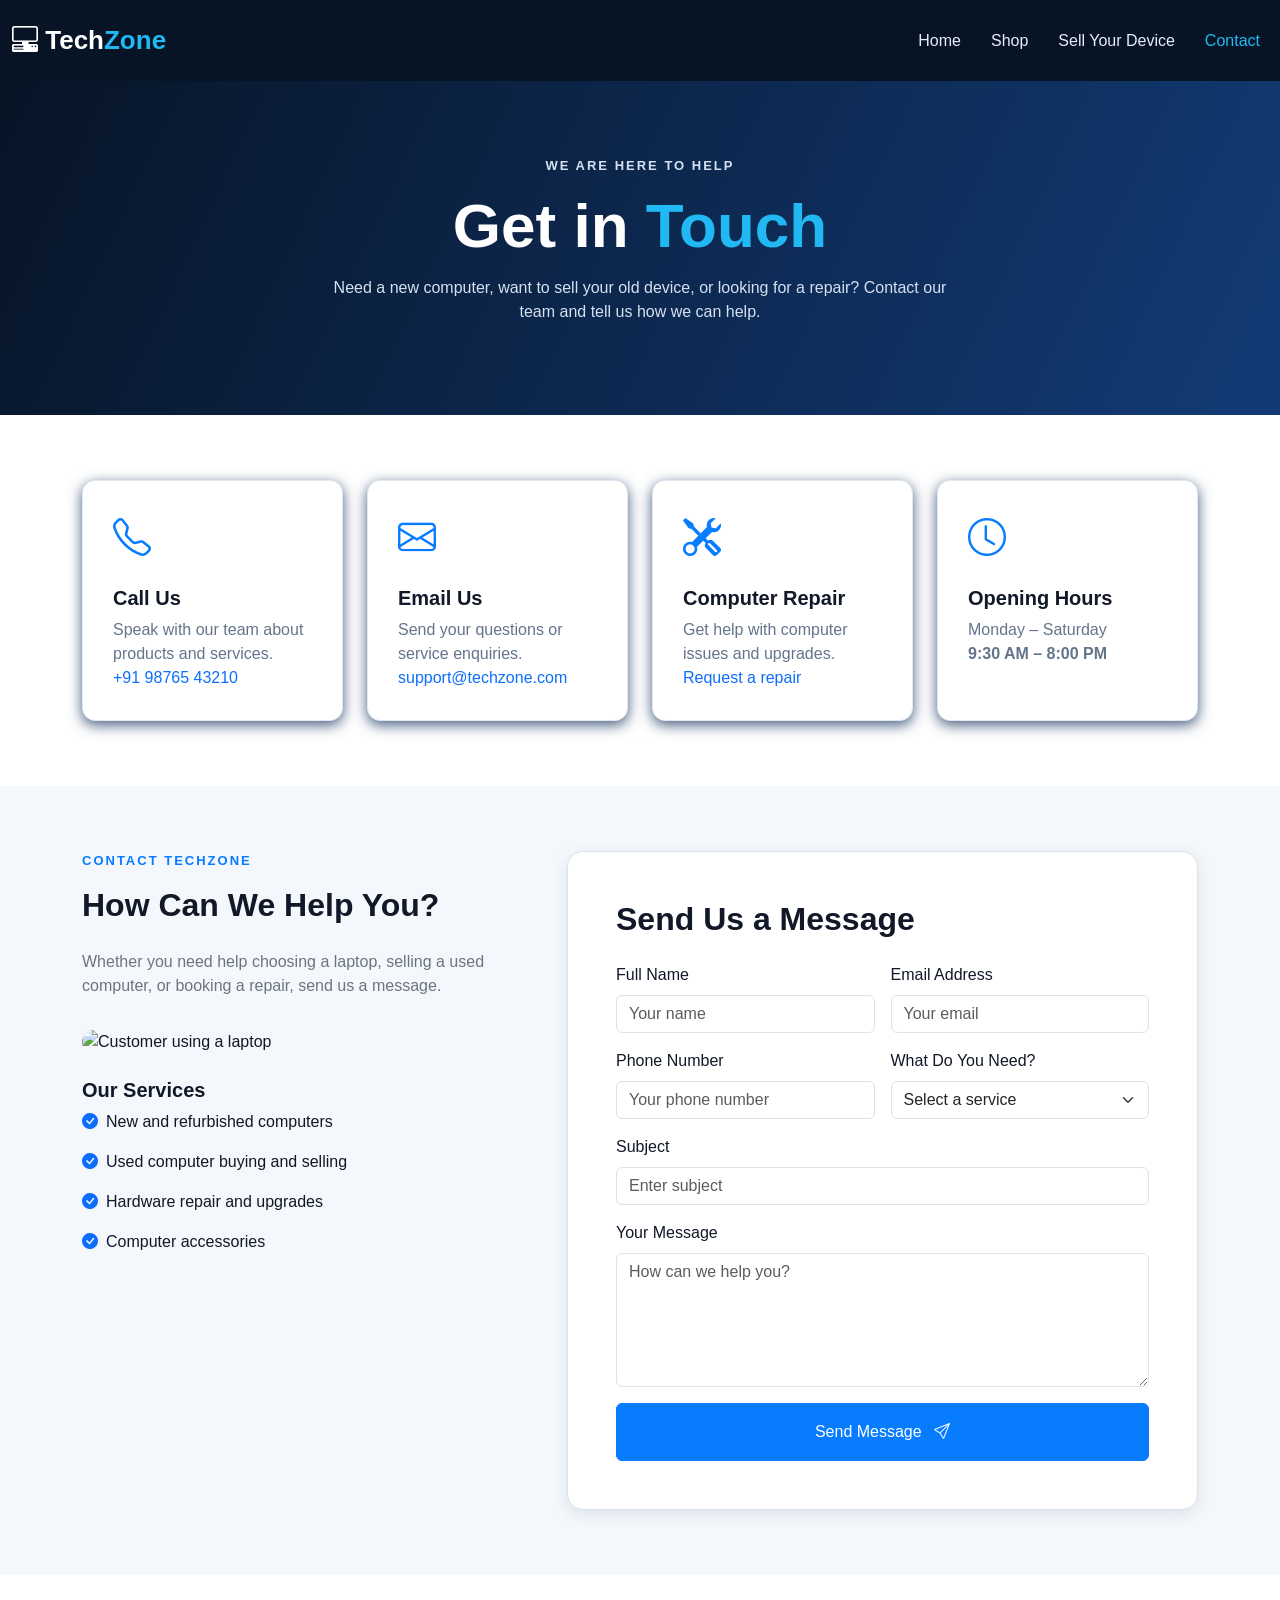
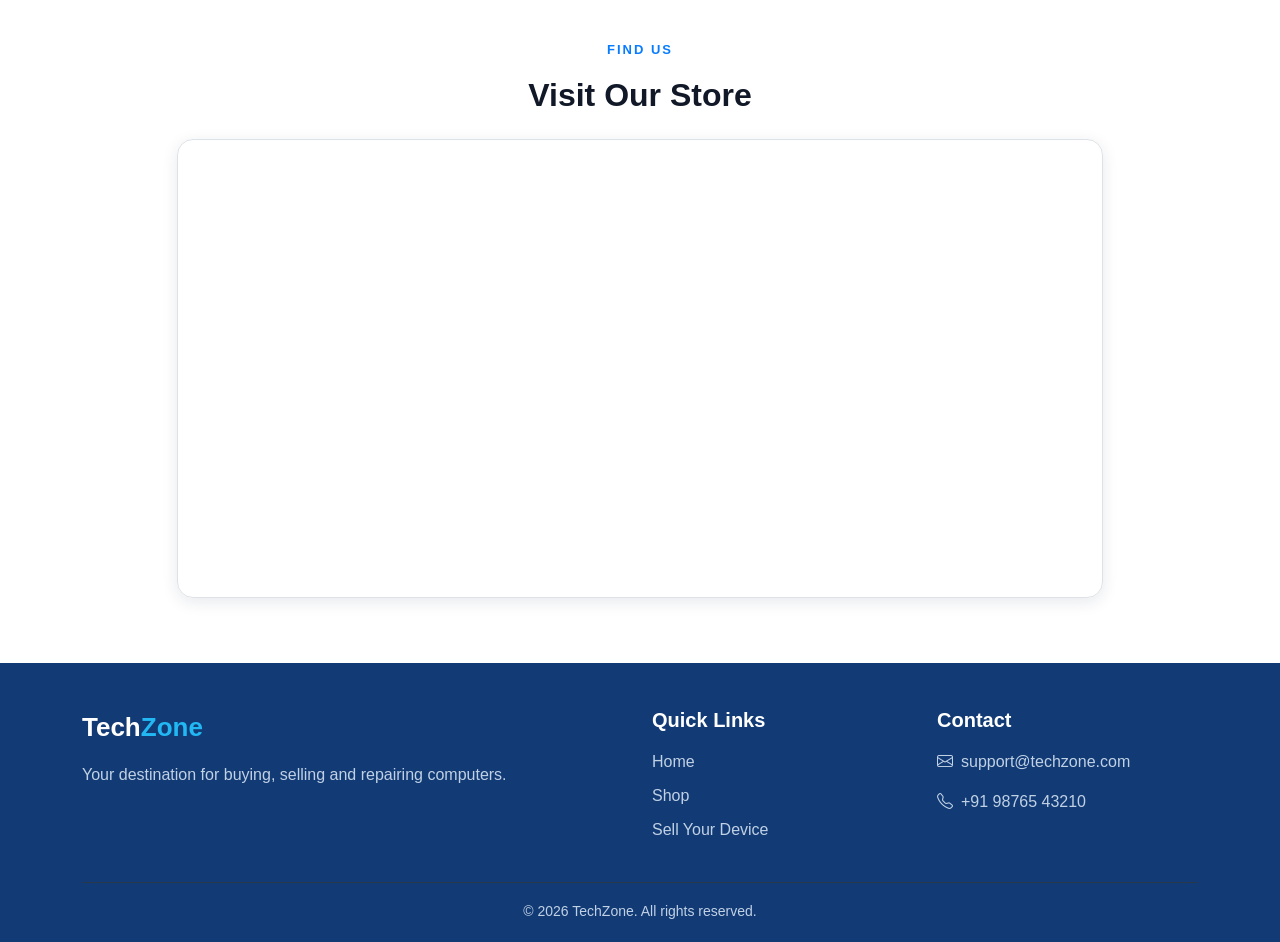
==== contact.html @ a7420465 "first commit" ====
<!DOCTYPE html>
<html lang="en">
<head>
    <meta charset="UTF-8">
    <meta name="viewport" content="width=device-width, initial-scale=1.0">
    <title>Contact Us - TechZone</title>
    <link href="https://cdn.jsdelivr.net/npm/bootstrap@5.3.3/dist/css/bootstrap.min.css" rel="stylesheet">
    <link href="https://cdn.jsdelivr.net/npm/bootstrap-icons@1.11.3/font/bootstrap-icons.css" rel="stylesheet">
    <link rel="stylesheet" href="css/style.css">
</head>
<body>

<nav class="navbar navbar-expand-lg navbar-dark">
    <div class="container-fluid">
        <a class="navbar-brand" href="index.html">
              <i class="bi bi-pc-display-horizontal"></i>
              Tech<span>Zone</span></a>
        <input class="menu-checkbox" type="checkbox" id="mainMenuToggle" aria-label="Toggle navigation">
        <label class="menu-button" for="mainMenuToggle" aria-hidden="true">
            <span></span>
            <span></span>
            <span></span>
        </label>
        <div class="nav-menu">
            <ul class="navbar-nav ms-auto">
                <li class="nav-item"><a class="nav-link" href="index.html">Home</a></li>
                <li class="nav-item"><a class="nav-link" href="shop.html">Shop</a></li>
                <li class="nav-item"><a class="nav-link" href="sell.html">Sell Your Device</a></li>
                <li class="nav-item"><a class="nav-link active" href="contact.html">Contact</a></li>
            </ul>
        </div>
    </div>
</nav>

<section class="hero">
    <div class="container text-center">
        <p class="eyebrow">We Are Here to Help</p>
        <h1>Get in <span>Touch</span></h1>
        <p class="mx-auto mt-3" style="max-width: 650px;">
            Need a new computer, want to sell your old device, or looking for a repair?
            Contact our team and tell us how we can help.
        </p>
    </div>
</section>

<section class="section">
    <div class="container">
        <div class="row g-4">
            <div class="col-md-6 col-lg-3">
                <div class="service-card">
                    <i class="bi bi-telephone"></i>
                    <h5>Call Us</h5>
                    <p>Speak with our team about products and services.</p>
                    <a href="tel:+919876543210" class="text-decoration-none">+91 98765 43210</a>
                </div>
            </div>

            <div class="col-md-6 col-lg-3">
                <div class="service-card">
                    <i class="bi bi-envelope"></i>
                    <h5>Email Us</h5>
                    <p>Send your questions or service enquiries.</p>
                    <a href="mailto:support@techzone.com" class="text-decoration-none">support@techzone.com</a>
                </div>
            </div>

            <div class="col-md-6 col-lg-3">
                <div class="service-card">
                    <i class="bi bi-tools"></i>
                    <h5>Computer Repair</h5>
                    <p>Get help with computer issues and upgrades.</p>
                    <a href="#contactForm" class="text-decoration-none">Request a repair</a>
                </div>
            </div>

            <div class="col-md-6 col-lg-3">
                <div class="service-card">
                    <i class="bi bi-clock"></i>
                    <h5>Opening Hours</h5>
                    <p>Monday – Saturday</p>
                    <p class="fw-bold">9:30 AM – 8:00 PM</p>
                </div>
            </div>
        </div>
    </div>
</section>

<section class="section products-section">
    <div class="container">
        <div class="row g-5">
            <div class="col-lg-5">
                <p class="section-kicker">Contact TechZone</p>
                <h2 class="section-title">How Can We Help You?</h2>
                <p class="text-secondary">
                    Whether you need help choosing a laptop, selling a used computer,
                    or booking a repair, send us a message.
                </p>

                <img
                    src="https://images.unsplash.com/photo-1516321318423-f06f85e504b3?auto=format&fit=crop&w=1000&q=80"
                    alt="Customer using a laptop"
                    class="img-fluid rounded-4 mt-3"
                    style="height: 300px; width: 100%; object-fit: cover;"
                >

                <div class="mt-4">
                    <h5 class="fw-bold">Our Services</h5>
                    <p><i class="bi bi-check-circle-fill text-primary me-2"></i>New and refurbished computers</p>
                    <p><i class="bi bi-check-circle-fill text-primary me-2"></i>Used computer buying and selling</p>
                    <p><i class="bi bi-check-circle-fill text-primary me-2"></i>Hardware repair and upgrades</p>
                    <p><i class="bi bi-check-circle-fill text-primary me-2"></i>Computer accessories</p>
                </div>
            </div>

            <div class="col-lg-7">
                <div class="form-panel bg-white border rounded-4 p-4 p-md-5">
                    <h2 class="section-title">Send Us a Message</h2>

                    <form id="contactForm">
                        <div class="row g-3">
                            <div class="col-md-6">
                                <label for="name" class="form-label">Full Name</label>
                                <input type="text" id="name" class="form-control" placeholder="Your name" required>
                            </div>

                            <div class="col-md-6">
                                <label for="email" class="form-label">Email Address</label>
                                <input type="email" id="email" class="form-control" placeholder="Your email" required>
                            </div>

                            <div class="col-md-6">
                                <label for="phone" class="form-label">Phone Number</label>
                                <input type="tel" id="phone" class="form-control" placeholder="Your phone number" pattern="[6-9][0-9]{9}" required>
                            </div>

                            <div class="col-md-6">
                                <label for="service" class="form-label">What Do You Need?</label>
                                <select id="service" class="form-select" required>
                                    <option value="">Select a service</option>
                                    <option>Buy a Computer</option>
                                    <option>Sell a Computer</option>
                                    <option>Computer Repair</option>
                                    <option>Accessories</option>
                                    <option>Other Enquiry</option>
                                </select>
                            </div>

                            <div class="col-12">
                                <label for="subject" class="form-label">Subject</label>
                                <input type="text" id="subject" class="form-control" placeholder="Enter subject" required>
                            </div>

                            <div class="col-12">
                                <label for="message" class="form-label">Your Message</label>
                                <textarea id="message" class="form-control" rows="5" placeholder="How can we help you?" required></textarea>
                            </div>

                            <div class="col-12">
                                <button type="button" class="btn btn-primary w-100 py-3">
                                    Send Message <i class="bi bi-send ms-2"></i>
                                </button>
                            </div>
                        </div>
                    </form>
                </div>
            </div>
        </div>
    </div>
</section>

<section class="section">
    <div class="container">
        <div class="text-center mb-4">
            <p class="section-kicker">Find Us</p>
            <h2 class="section-title">Visit Our Store</h2>        </div>

        <div class="row justify-content-center">
            <div class="col-lg-10">
                <div class="map-panel rounded-4 overflow-hidden border">
                    <iframe
                        src="https://www.google.com/maps/embed?pb=!1m17!1m12!1m3!1d1002221.0189475161!2d77.78760000000003!3d11.118899999999996!2m3!1f0!2f0!3f0!3m2!1i1024!2i768!4f13.1!3m2!1m1!2zMTHCsDMzJzE0LjMiTiA3N8KwMzMnMDYuMyJF!5e0!3m2!1sen!2sin!4v1792675824026!5m2!1sen!2sin" ;width="600" height="450" style="border:0;" allowfullscreen="" loading="lazy" referrerpolicy="strict-origin-when-cross-origin"
                        width="100%"
                        height="350"
                        style="border: 0;"
                        loading="lazy"
                        title="Map showing Coimbatore">
                    </iframe>
                </div>
            </div>
        </div>
    </div>
</section>

<footer class="footer">
    <div class="container">
        <div class="row g-4">
            <div class="col-md-6">
                <a class="footer-brand" href="index.html">Tech<span>Zone</span></a>
                <p class="mt-3">Your destination for buying, selling and repairing computers.</p>
            </div>

            <div class="col-md-3">
                <h5>Quick Links</h5>
                <a href="index.html">Home</a>
                <a href="shop.html">Shop</a>
                <a href="sell.html">Sell Your Device</a>
            </div>

            <div class="col-md-3">
                <h5>Contact</h5>
                <p><i class="bi bi-envelope me-2"></i>support@techzone.com</p>
                <p><i class="bi bi-telephone me-2"></i>+91 98765 43210</p>
            </div>
        </div>

        <div class="footer-bottom text-center ms-auto">
            © 2026 TechZone. All rights reserved.
        </div>
    </div>
</footer>

</body>
</html>
---- css/style.css ----
* {
    margin: 0;
    padding: 0;
    box-sizing: border-box;
}

body {
    font-family: Arial, Helvetica, sans-serif;
    color: #111827;
    background: #ffffff;
}

.navbar {
    background: #071426;
    padding: 16px 0;
}

.nav-menu {
    margin-left: auto;
}

.menu-checkbox,
.menu-button {
    display: none;
}

.menu-checkbox:focus-visible + .menu-button {
    outline: 2px solid #21b8f3;
    outline-offset: 4px;
}

.navbar-brand,
.footer-brand {
    color: white;
    font-size: 26px;
    font-weight: 800;
    text-decoration: none;
}

.navbar-brand span,
.footer-brand span {
    color: #21b8f3;
}

.navbar .nav-link {
    color: #e5edf8;
    margin-left: 14px;
}

.navbar .nav-link:hover,
.navbar .nav-link.active {
    color: #21b8f3;
}

.hero {
    background: linear-gradient(115deg, #071426, #123b76);
    color: white;
    padding: 75px 0;
}

.eyebrow,
.section-kicker {
    color: #087cff;
    font-size: 13px;
    font-weight: 800;
    letter-spacing: 2px;
    text-transform: uppercase;
}

.eyebrow {
    color: #21b8f3;
}

.hero h1 {
    font-size: clamp(36px, 5vw, 62px);
    line-height: 1.1;
    font-weight: 900;
}

.hero h1 span {
    color: #21b8f3;
}

.hero p {
    color: #d5e1f1;
}

.hero-image {
    width: 100%;
    height: 360px;
    object-fit: cover;
    border-radius: 18px;
    box-shadow: 0 20px 50px #0005;
}

.hero-benefits {
    display: flex;
    flex-wrap: wrap;
    gap: 20px;
    font-size: 14px;
}

.hero-benefits i {
    color: #21b8f3;
    margin-right: 5px;
}

.section {
    padding: 65px 0;
}

.section-title {
    font-size: 32px;
    font-weight: 800;
    margin-bottom: 25px;
}

.category-card {
    display: block;
    height: 100%;
    overflow: hidden;
    border: 1px solid #e1e8f0;
    border-radius: 13px;
    background: white;
    padding-bottom: 18px;
    text-align: center;
    text-decoration: none;
    color: #111827;
    transition: transform 0.25s ease, box-shadow 0.25s ease;
    box-shadow: 0 4px 14px rgba(16, 41, 76, 0.692);
}

.category-card img {
    width: 100%;
    height: 150px;
    object-fit: cover;
    margin-bottom: 18px;
}

.category-card h5 {
    font-weight: 700;
}

.category-card p {
    color: #64748b;
    font-size: 14px;
    margin-bottom: 0;
}

.products-section {
    background: #f4f8fc;
}



.product-card {
    height: 100%;
    overflow: hidden;
    background: white;
    border: 1px solid #e1e8f0;
    border-radius: 13px;
    transition: transform 0.25s ease, box-shadow 0.25s ease;
    box-shadow: 0 4px 14px rgb(16, 41, 76);
}

.product-card img {
    width: 100%;
    height: 180px;
    object-fit: cover;
    background: #edf4fb;
}

.product-info {
    padding: 16px;
}

.product-category {
    color: #087cff;
    text-transform: uppercase;
    font-size: 12px;
    font-weight: 800;
    letter-spacing: 1px;
}

.product-info h5 {
    font-size: 17px;
    font-weight: 700;
}

.product-description {
    font-size: 13px;
    color: #64748b;
    min-height: 20px;
}

.price {
    color: #e32935;
    font-size: 19px;
    font-weight: 800;
}

.btn-primary {
    background: #087cff;
    border-color: #087cff;
}

.btn-primary:hover {
    background: #0065d6;
    border-color: #0065d6;
}

.service-card {
    height: 100%;
    padding: 30px;
    border: 1px solid #e1e8f0;
    border-radius: 13px;
    background: white;
    box-shadow: 0 4px 14px rgba(16, 47, 90, 0.781);
    transition: transform 0.25s ease, box-shadow 0.25s ease;
}

.form-panel,
.map-panel {
    box-shadow: 0 4px 16px rgba(16, 41, 76, 0.1);
}

.category-card:hover,
.product-card:hover,
.service-card:hover {
    transform: translateY(-5px);
    box-shadow: 0 12px 28px rgba(16, 41, 76, 0.16);
}

.sell-details .service-card {
    height: auto;
}

.service-card > i {
    color: #087cff;
    font-size: 38px;
}

.service-card h5 {
    font-weight: 800;
    margin-top: 18px;
}

.service-card p {
    color: #64748b;
    margin-bottom: 0;
}

.footer {
    background: #123b76;
    color: #c1d1e4;
    padding: 45px 0 20px;
}

.footer h5 {
    color: white;
    font-weight: 700;
    margin-bottom: 18px;
}

.footer a:not(.footer-brand) {
    display: block;
    color: #c1d1e4;
    text-decoration: none;
    margin: 10px 0;
}

.footer a:hover {
    color: #21b8f3;
}

.footer-brand {
    display: inline-block;
}

.footer-bottom {
    border-top: 1px solid #29384a;
    margin-top: 30px;
    padding-top: 18px;
    font-size: 14px;
}


@media (max-width: 768px) {
    .hero {
        padding: 45px 0;
    }

    @media (max-width: 991.98px) {
        .navbar > .container {
            flex-wrap: wrap;
        }

        .menu-checkbox {
            position: absolute;
            width: 1px;
            height: 1px;
            overflow: hidden;
            clip-path: inset(50%);
            white-space: nowrap;
        }

        .menu-button {
            display: flex;
            width: 44px;
            height: 40px;
            flex-direction: column;
            align-items: center;
            justify-content: center;
            gap: 5px;
            margin-left: auto;
            border: 1px solid #496078;
            border-radius: 6px;
            cursor: pointer;
        }

        .menu-button span {
            display: block;
            width: 21px;
            height: 2px;
            background: #e5edf8;
        }

        .menu-checkbox:checked ~ .nav-menu {
            display: block;
            width: 100%;
            padding-top: 12px;
        }

        .nav-menu {
            display: none;
        }

        .navbar .nav-link {
            margin-left: 0;
            padding: 8px 0;
        }
    }

    .hero-image {
        height: 250px;
    }

    .hero-benefits {
        gap: 12px;
    }

    .section {
        padding: 42px 0;
    }

    .section-title {
        font-size: 26px;
    }

    .category-card img {
        height: 120px;
    }

    .product-card img {
        height: 130px;
    }

    .product-info {
        padding: 11px;
    }

    .product-info h5 {
        font-size: 15px;
    }
}
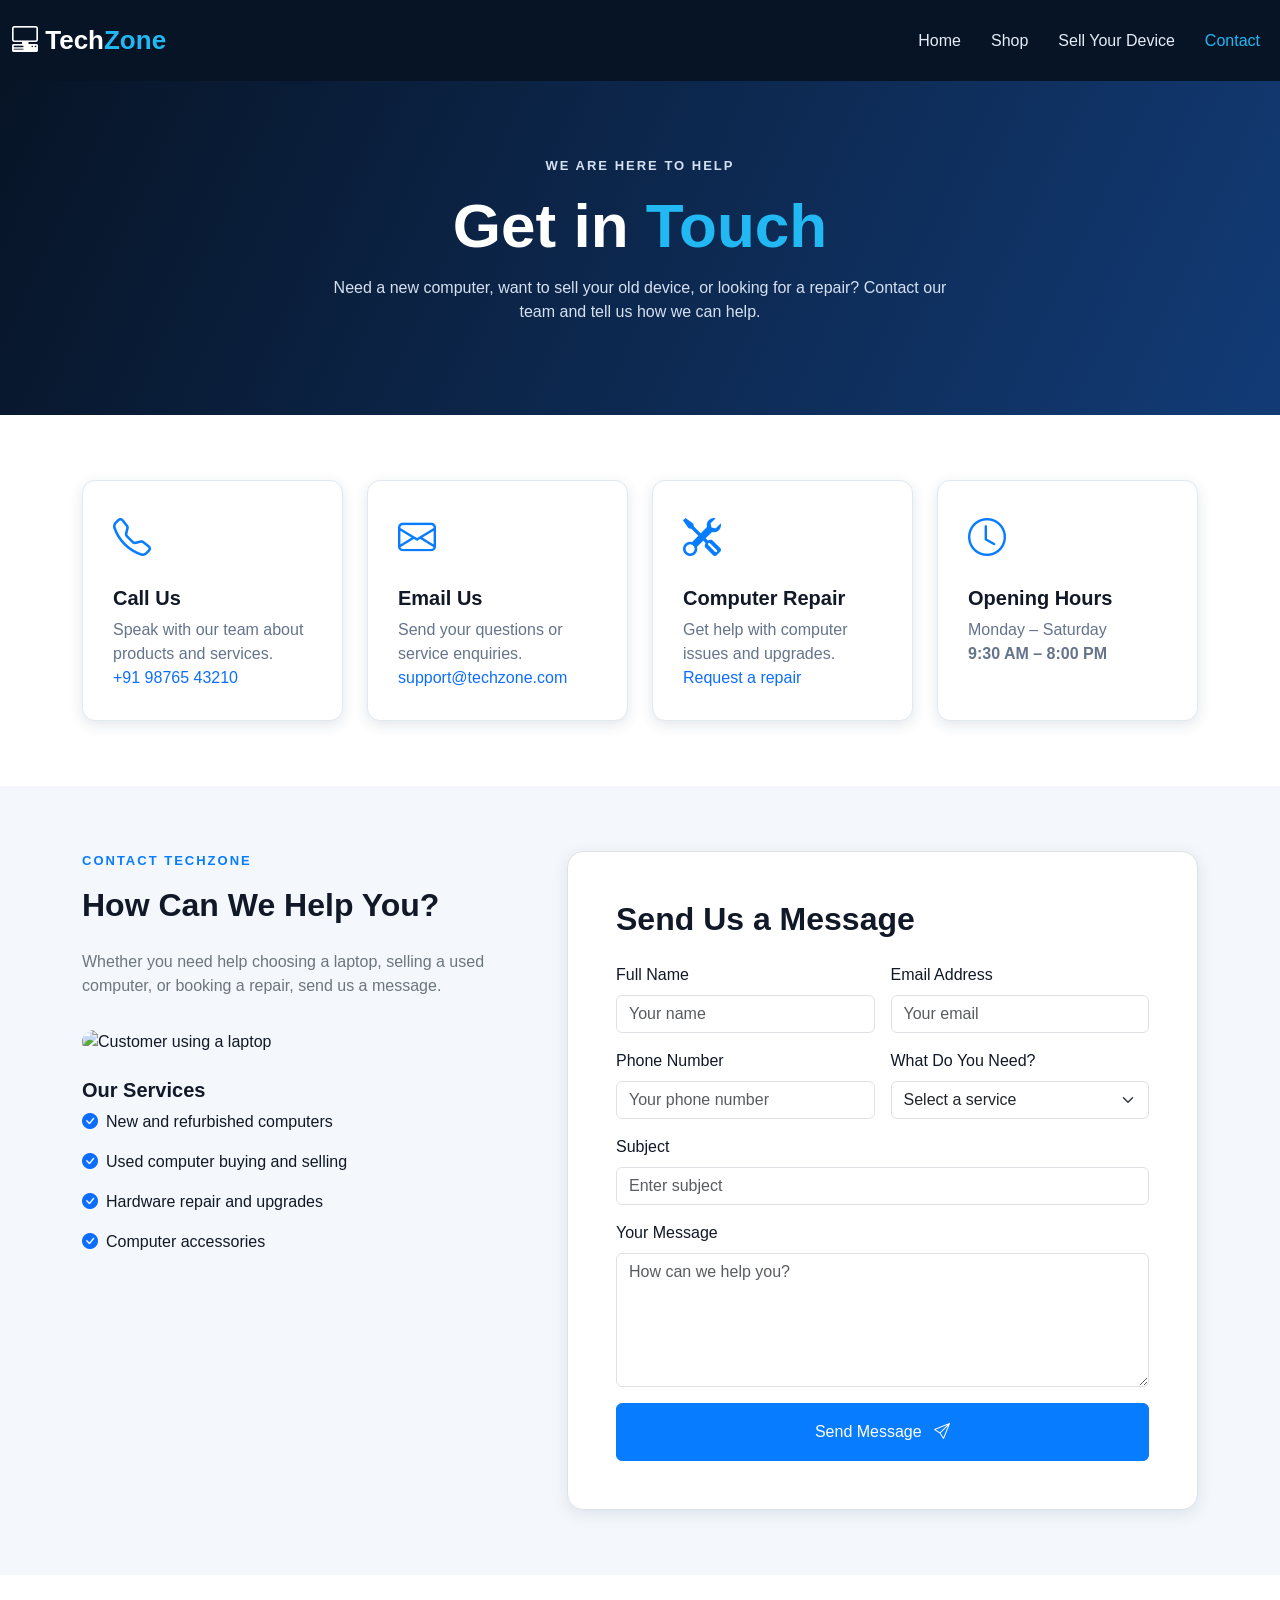
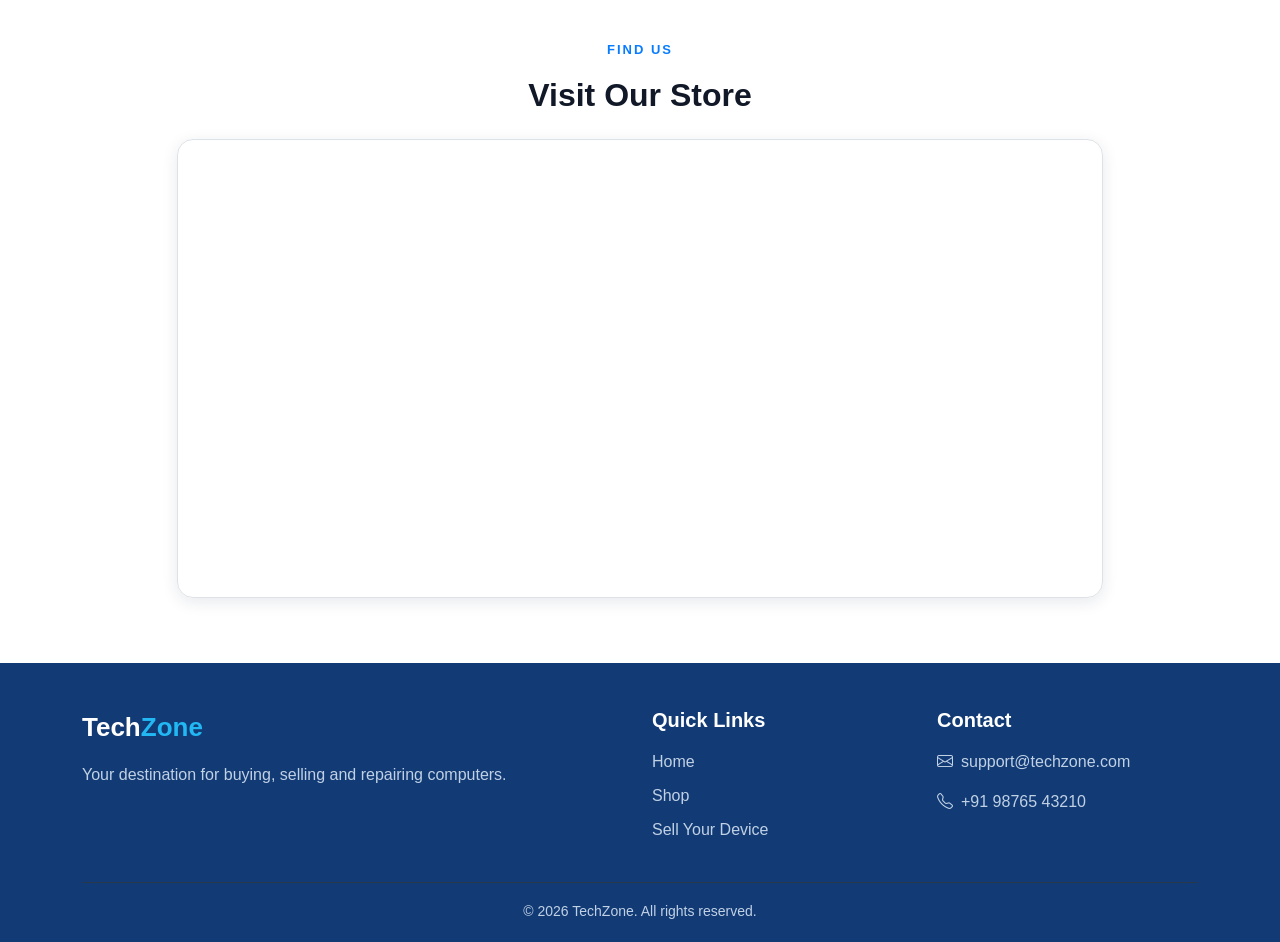
==== commit dbda68da: "Updated project with latest changes" ====
--- a/contact.html
+++ b/contact.html
@@ -16,14 +16,11 @@
         <a class="navbar-brand" href="index.html">
               <i class="bi bi-pc-display-horizontal"></i>
               Tech<span>Zone</span></a>
-        <input class="menu-checkbox" type="checkbox" id="mainMenuToggle" aria-label="Toggle navigation">
-        <label class="menu-button" for="mainMenuToggle" aria-hidden="true">
-            <span></span>
-            <span></span>
-            <span></span>
-        </label>
-        <div class="nav-menu">
-            <ul class="navbar-nav ms-auto">
+        <button class="navbar-toggler" type="button" data-bs-toggle="collapse" data-bs-target="#mainNavigation" aria-controls="mainNavigation" aria-expanded="false" aria-label="Toggle navigation">
+            <span class="navbar-toggler-icon"></span>
+        </button>
+        <div class="collapse navbar-collapse justify-content-end" id="mainNavigation">
+            <ul class="navbar-nav">
                 <li class="nav-item"><a class="nav-link" href="index.html">Home</a></li>
                 <li class="nav-item"><a class="nav-link" href="shop.html">Shop</a></li>
                 <li class="nav-item"><a class="nav-link" href="sell.html">Sell Your Device</a></li>
@@ -220,5 +217,6 @@
     </div>
 </footer>
 
+<script src="https://cdn.jsdelivr.net/npm/bootstrap@5.3.3/dist/js/bootstrap.bundle.min.js"></script>
 </body>
 </html>
--- a/css/style.css
+++ b/css/style.css
@@ -15,20 +15,6 @@
     padding: 16px 0;
 }
 
-.nav-menu {
-    margin-left: auto;
-}
-
-.menu-checkbox,
-.menu-button {
-    display: none;
-}
-
-.menu-checkbox:focus-visible + .menu-button {
-    outline: 2px solid #21b8f3;
-    outline-offset: 4px;
-}
-
 .navbar-brand,
 .footer-brand {
     color: white;
@@ -50,6 +36,13 @@
 .navbar .nav-link:hover,
 .navbar .nav-link.active {
     color: #21b8f3;
+}
+
+@media (max-width: 991.98px) {
+    .navbar .nav-link {
+        margin-left: 0;
+        padding: 8px 0;
+    }
 }
 
 .hero {
@@ -127,7 +120,7 @@
     text-decoration: none;
     color: #111827;
     transition: transform 0.25s ease, box-shadow 0.25s ease;
-    box-shadow: 0 4px 14px rgba(16, 41, 76, 0.692);
+    box-shadow: 0 4px 14px rgba(16, 41, 76, 0.12);
 }
 
 .category-card img {
@@ -154,13 +147,15 @@
 
 
 .product-card {
+    display: flex;
+    flex-direction: column;
     height: 100%;
     overflow: hidden;
     background: white;
     border: 1px solid #e1e8f0;
     border-radius: 13px;
     transition: transform 0.25s ease, box-shadow 0.25s ease;
-    box-shadow: 0 4px 14px rgb(16, 41, 76);
+    box-shadow: 0 4px 14px rgba(16, 41, 76, 0.12);
 }
 
 .product-card img {
@@ -171,7 +166,14 @@
 }
 
 .product-info {
+    display: flex;
+    flex: 1;
+    flex-direction: column;
     padding: 16px;
+}
+
+.product-info .btn {
+    margin-top: auto;
 }
 
 .product-category {
@@ -215,7 +217,7 @@
     border: 1px solid #e1e8f0;
     border-radius: 13px;
     background: white;
-    box-shadow: 0 4px 14px rgba(16, 47, 90, 0.781);
+    box-shadow: 0 4px 14px rgba(16, 47, 90, 0.12);
     transition: transform 0.25s ease, box-shadow 0.25s ease;
 }
 
@@ -283,64 +285,11 @@
     padding-top: 18px;
     font-size: 14px;
 }
-
-
 @media (max-width: 768px) {
     .hero {
         padding: 45px 0;
     }
 
-    @media (max-width: 991.98px) {
-        .navbar > .container {
-            flex-wrap: wrap;
-        }
-
-        .menu-checkbox {
-            position: absolute;
-            width: 1px;
-            height: 1px;
-            overflow: hidden;
-            clip-path: inset(50%);
-            white-space: nowrap;
-        }
-
-        .menu-button {
-            display: flex;
-            width: 44px;
-            height: 40px;
-            flex-direction: column;
-            align-items: center;
-            justify-content: center;
-            gap: 5px;
-            margin-left: auto;
-            border: 1px solid #496078;
-            border-radius: 6px;
-            cursor: pointer;
-        }
-
-        .menu-button span {
-            display: block;
-            width: 21px;
-            height: 2px;
-            background: #e5edf8;
-        }
-
-        .menu-checkbox:checked ~ .nav-menu {
-            display: block;
-            width: 100%;
-            padding-top: 12px;
-        }
-
-        .nav-menu {
-            display: none;
-        }
-
-        .navbar .nav-link {
-            margin-left: 0;
-            padding: 8px 0;
-        }
-    }
-
     .hero-image {
         height: 250px;
     }
@@ -372,4 +321,19 @@
     .product-info h5 {
         font-size: 15px;
     }
+}
+
+@media (max-width: 575.98px) {
+    .product-info {
+        padding: 10px;
+    }
+
+    .product-info h5 {
+        font-size: 14px;
+    }
+
+    .product-info .btn {
+        padding: 6px 8px;
+        font-size: 13px;
+    }
 }
